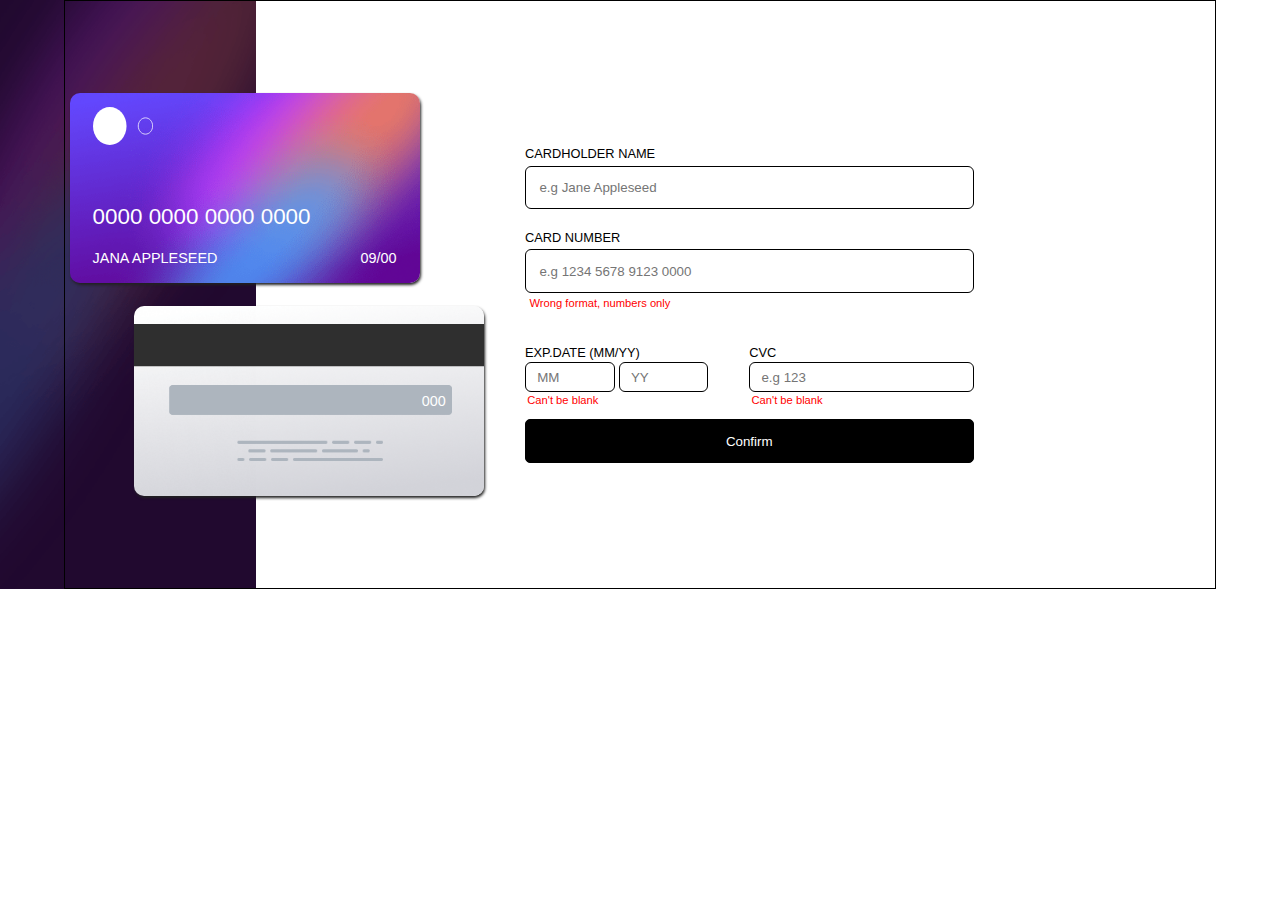
==== desafio_02/index.html @ 1d50b143 "new project" ====
<!DOCTYPE html>

<html lang="en">
    <head>
        <title></title>
        <meta name="viewport" content="width=device-width"/>
        <meta charset="UTF-8"/>
        <link rel="stylesheet" href="css/reset.css"/>
        <link rel="stylesheet" href="css/style.css"/>
    </head>
    <body>
        <main class="main-container">

            <div class="card-box">
                <div class="card card-front">
                    <image class="card-logo" src="res/card-logo.svg" alt="credit cart logo company"/>
                    <span class="card-number">0000 0000 0000 0000</span>
                    <span class="card-name">jana appleseed <span class="card-date">09/00</span></span>
                </div>
                <div class="card card-back">
                    <span class="card-cvc">000</span>
                </div>
            </div>
            
            <form class="card-form">
                <div class="form-main">
                    <div class="form-input-box">
                        <label for="" class="form-label">cardholder name </label>
                        <input type="text" placeholder="e.g Jane Appleseed" class="form-input">
                    </div>
                    <div class="form-input-box">
                        <label class="form-label">card number</label> 
                        <input type="text" placeholder="e.g 1234 5678 9123 0000" class="form-input">
                        <span class="form-error-text">Wrong format, numbers only</span>
                    </div>
                   <div class="forma-date-box">
                        <div class="form-input-box">
                            <label class="form-label">exp.date (mm/yy)</label>
                            <input type="number" placeholder="MM" class="form-input form-input-number">
                            <input type="number" placeholder="YY" class="form-input form-input-number">
                            <span class="form-error-text">Can't be blank</span>
                        </div>
                        <div class="form-input-box">
                            <label class="form-label">cvc</label>
                            <input type="number" placeholder="e.g 123" class="form-input form-input-number form-cvc">
                            <span class="form-error-text">Can't be blank</span>
                        </div>
                   </div>
                    <input type="button" class="form-send-bnt" value="Confirm"/>
                </div>
            </form>

            <section class="form-sucess-window" style="display:none">
                <image src=""/>
                <h1>thank you</h1>
                <p>We've added your card details</p>
                <button>Continue</button>
            </section>
        </main>
    </body>
</html>
---- desafio_02/css/style.css ----
body {
    background: #fff url('../res/bg-desktop.png') 0 0/20% 100% no-repeat;
}
.main-container {
    width: min(1440px,90%);
    margin: auto;
    border: 1px solid #000;
    display: flex;
    flex-wrap: wrap;
    
}

.card-box,
.card-form {
    width: 40%;
    
}

.card { 
    display: flex;
    flex-wrap: wrap;   
    width: 350px;
    height: 190px;
    padding: 3% 5%;
    box-shadow: 1px 2px 3px #212121;
    border-radius: 10px;
}


.card-logo {width: 20%;}
.card-number,
.card-cvc,
.card-name {
    display: block;
    width: 100%;
    margin-top:20%;
    font: 400 1.4rem/1 sans-serif;
    color: #fff;
    text-transform: uppercase;
}
.card-name {
    margin-top: 6%;
    font-size: .9rem;
}
.card-date{float: right;}

.card-front {
    background: transparent url('../res/bg-card-front.png') 0 0/cover no-repeat; 
    margin: 20% auto 0 1%;
}
.card-back{  
    background: transparent url('../res/bg-card-back.png') 0 0/cover no-repeat;
    margin: 5% auto 20% 15%;
}
.card-cvc {
    padding: 1% 5% 1% 0;
    margin: 0;
    font-size: .9rem;
    align-self: center;
    text-align: right;
    display: block;
    width: 100%;
}


.card-form {
    width: 60%;
    background: none;
    display: flex;
    flex-wrap: wrap;
    align-items: center;
}

.form-main{
    width: 65%;
}

.form-input-box {
    display: block;
    width: 100%;
    margin: 5% 0;
}

.form-label {
    display: block;
    width: 100%;
    font: 300 .8rem/1 sans-serif;
    text-transform: uppercase;
}
.form-error-text {
    display: block;
    width: 100%;
    padding: 1%;
    font:  200 0.7rem/1 sans-serif;
    color: red;
}
.form-input {
    display: block;
    width: 100%;
    padding: 3%;
    margin-top: 1%;
    border-radius: 6px;
    border: 1px solid #000;
}

.forma-date-box {
    width: 100%;
    display: grid;
    grid-template-columns: 50% 50%;
}

.form-input-number {
    display: inline;
    width: 40%;
    padding-left: 5%;
}.form-cvc{width: 100%;}

.form-send-bnt {
    display: block;
    width: 100%;
    background-color: #000;
    padding: 3%;
    border: 1px solid #000;
    border-radius: 5px;
    color: #fff;
}
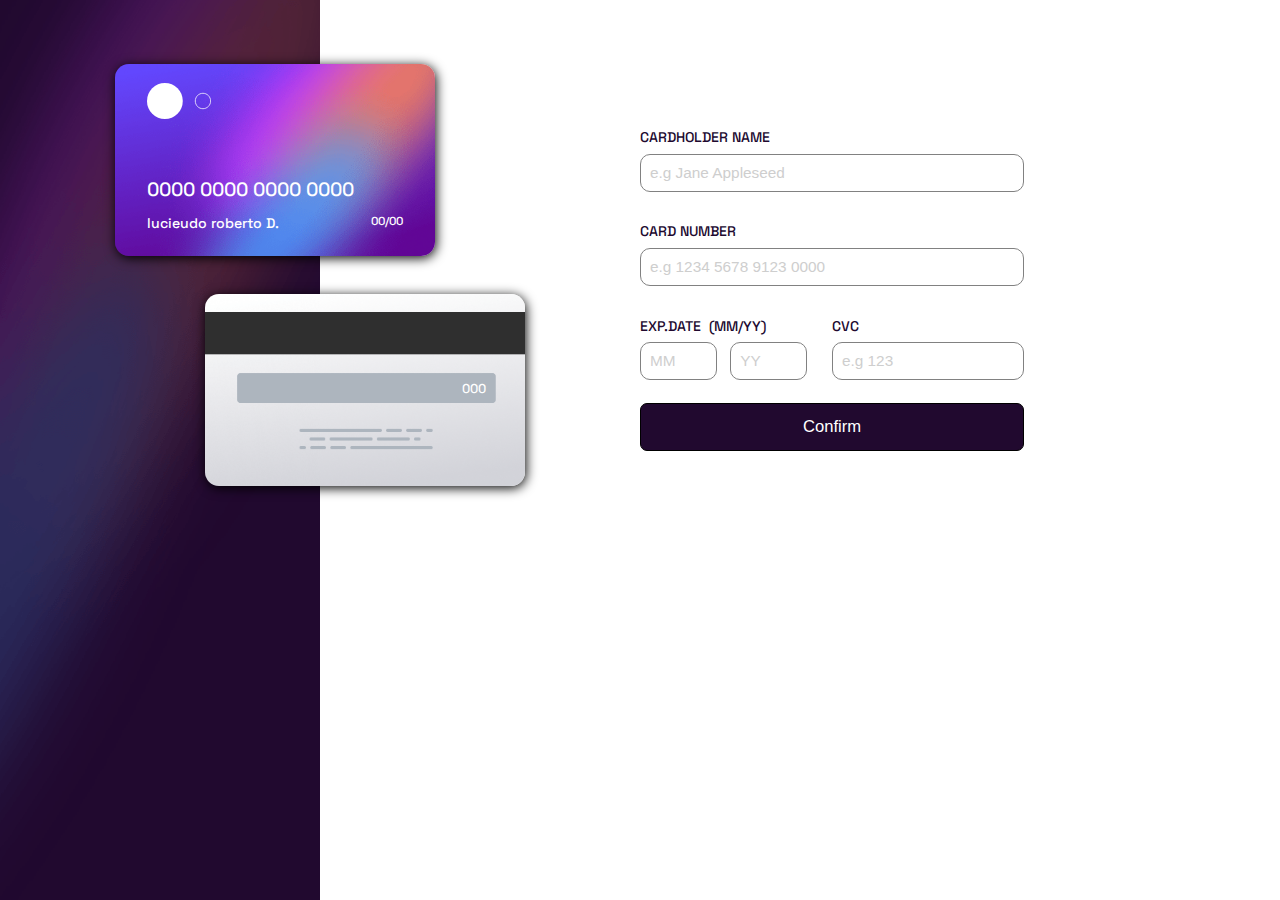
==== commit 66736fdc: "new challenge" ====
--- a/desafio_02/index.html
+++ b/desafio_02/index.html
@@ -3,59 +3,65 @@
 <html lang="en">
     <head>
         <title></title>
-        <meta name="viewport" content="width=device-width"/>
-        <meta charset="UTF-8"/>
+        <meta name="viewport" content="width=device-width" charset="UTF-8" />
         <link rel="stylesheet" href="css/reset.css"/>
         <link rel="stylesheet" href="css/style.css"/>
     </head>
     <body>
-        <main class="main-container">
+        <div class="card-container">
+            <section class="card-box">
+                <div class="card card-front">
+                    <img class="card-logo-img" src="res/card-logo.svg"/>
+                    <label class="card-label-number" for="card-number">0000 0000 0000 0000</label>
+                    <div class="label-name-box">
+                        <label class="card-label-name" for="card-name">lucieudo roberto D.</label>
+                        <label class="card-label-date" for="card-date">00/00</label>
+                    </div>
+                </div> 
+                <div class="card card-back">
+                    <label class="card-label-cvc" for="card-cvc">000</label>
+                </div>              
+            </section>
 
-            <div class="card-box">
-                <div class="card card-front">
-                    <image class="card-logo" src="res/card-logo.svg" alt="credit cart logo company"/>
-                    <span class="card-number">0000 0000 0000 0000</span>
-                    <span class="card-name">jana appleseed <span class="card-date">09/00</span></span>
-                </div>
-                <div class="card card-back">
-                    <span class="card-cvc">000</span>
-                </div>
-            </div>
-            
-            <form class="card-form">
-                <div class="form-main">
+            <section class="form-box" >
+                <form class="form-1">
                     <div class="form-input-box">
-                        <label for="" class="form-label">cardholder name </label>
-                        <input type="text" placeholder="e.g Jane Appleseed" class="form-input">
+                        <label class="form-label" for="card-name">cardholder name </label>
+                        <input class="form-input" id= "card-name" placeholder="e.g Jane Appleseed" maxlength="19">
                     </div>
                     <div class="form-input-box">
-                        <label class="form-label">card number</label> 
-                        <input type="text" placeholder="e.g 1234 5678 9123 0000" class="form-input">
-                        <span class="form-error-text">Wrong format, numbers only</span>
+                        <label class="form-label" for="card-number">card number</label>
+                        <input class="form-input" type="tel"  pattern="[0-9]" id="card-number" placeholder="e.g 1234 5678 9123 0000">
+                        <span class="form-error card-number-error">Wrong format, numbers only</span>
                     </div>
-                   <div class="forma-date-box">
-                        <div class="form-input-box">
-                            <label class="form-label">exp.date (mm/yy)</label>
-                            <input type="number" placeholder="MM" class="form-input form-input-number">
-                            <input type="number" placeholder="YY" class="form-input form-input-number">
-                            <span class="form-error-text">Can't be blank</span>
+                    
+                    <div class="form-grid">
+                        <div class="form-grid-child">
+                            <label class="form-label" for="card-date">exp.date &nbsp;(mm/yy)</label>
+                            <input class="form-input grid-input" type="tel" id="card-date" placeholder="MM" min="1">
+                            <input class="form-input grid-input" type="tel" id="card-year" placeholder="YY" min="10">
+                            <span class="form-error card-date-error">Can't be blank</span>
                         </div>
-                        <div class="form-input-box">
-                            <label class="form-label">cvc</label>
-                            <input type="number" placeholder="e.g 123" class="form-input form-input-number form-cvc">
-                            <span class="form-error-text">Can't be blank</span>
+                        <div class="form-grid-child">
+                            <label class="form-label" for="card-cvc">cvc</label>
+                            <input class="form-input cvc-input" type="tel" id="card-cvc" placeholder="e.g 123" max="999">
+                            <span class="form-error card-cvc-error">Can't be blank</span>
                         </div>
-                   </div>
-                    <input type="button" class="form-send-bnt" value="Confirm"/>
-                </div>
-            </form>
+                    </div>
+                    
+                    <input type="button" class="send-button" id="submit-bnt" value="Confirm"/>
+                </form>
+            </section>
 
-            <section class="form-sucess-window" style="display:none">
-                <image src=""/>
+            <section class="sucess-box" style="display: none;">
+                <img class="sucess-image" src="res/icon-complete.svg"/>
                 <h1>thank you</h1>
-                <p>We've added your card details</p>
-                <button>Continue</button>
+                <p class="sucess-info-message">
+                    We've added your car details 
+                </p>
+                <button class="sucess-button">Continue</button>
             </section>
-        </main>
+        </div>
+        <script type="text/javascript" src="src/main.js"></script>
     </body>
-</html>+</html>
--- a/desafio_02/css/style.css
+++ b/desafio_02/css/style.css
@@ -1,127 +1,256 @@
 
-body {
-    background: #fff url('../res/bg-desktop.png') 0 0/20% 100% no-repeat;
-}
-.main-container {
-    width: min(1440px,90%);
-    margin: auto;
-    border: 1px solid #000;
-    display: flex;
-    flex-wrap: wrap;
-    
-}
-
-.card-box,
-.card-form {
-    width: 40%;
-    
-}
-
-.card { 
-    display: flex;
-    flex-wrap: wrap;   
-    width: 350px;
-    height: 190px;
-    padding: 3% 5%;
-    box-shadow: 1px 2px 3px #212121;
-    border-radius: 10px;
-}
-
-
-.card-logo {width: 20%;}
-.card-number,
-.card-cvc,
-.card-name {
-    display: block;
+@import url('https://fonts.googleapis.com/css2?family=Space+Grotesk:wght@500&display=swap');
+
+:root {
+    --input-border-color-actived:  #6448fe;
+    --input-text-color-actived:    #600594;
+    --button-bg-color: 	#21092f;
+    --error-text-color:     #ff5252;
+    --input-label-color: #21092f;
+    --input-text-color: #21092f;
+    --light-gray:  #dedddf;
+}
+
+
+html, body {
     width: 100%;
-    margin-top:20%;
-    font: 400 1.4rem/1 sans-serif;
-    color: #fff;
-    text-transform: uppercase;
-}
-.card-name {
-    margin-top: 6%;
-    font-size: .9rem;
-}
-.card-date{float: right;}
-
-.card-front {
-    background: transparent url('../res/bg-card-front.png') 0 0/cover no-repeat; 
-    margin: 20% auto 0 1%;
-}
-.card-back{  
-    background: transparent url('../res/bg-card-back.png') 0 0/cover no-repeat;
-    margin: 5% auto 20% 15%;
-}
-.card-cvc {
-    padding: 1% 5% 1% 0;
-    margin: 0;
-    font-size: .9rem;
-    align-self: center;
-    text-align: right;
-    display: block;
+    height: 100%;
+    font-family: 'Space Grotesk', sans-serif;
+    font-weight: 500;
+}
+
+.card-container {
     width: 100%;
-}
-
-
-.card-form {
-    width: 60%;
-    background: none;
-    display: flex;
-    flex-wrap: wrap;
-    align-items: center;
-}
-
-.form-main{
-    width: 65%;
-}
-
-.form-input-box {
-    display: block;
-    width: 100%;
-    margin: 5% 0;
-}
-
-.form-label {
-    display: block;
-    width: 100%;
-    font: 300 .8rem/1 sans-serif;
-    text-transform: uppercase;
-}
-.form-error-text {
-    display: block;
-    width: 100%;
-    padding: 1%;
-    font:  200 0.7rem/1 sans-serif;
-    color: red;
-}
-.form-input {
-    display: block;
-    width: 100%;
-    padding: 3%;
-    margin-top: 1%;
-    border-radius: 6px;
-    border: 1px solid #000;
-}
-
-.forma-date-box {
-    width: 100%;
+    height: 100%;
     display: grid;
     grid-template-columns: 50% 50%;
-}
-
-.form-input-number {
-    display: inline;
-    width: 40%;
-    padding-left: 5%;
-}.form-cvc{width: 100%;}
-
-.form-send-bnt {
+    text-align: center;
+}
+
+.card-box {
+    height: 100%; width: 100%;
+    position: relative;
+    top: 0; left: 0;
+    background: transparent url('../res/bg-desktop.png') 0 0 /50% 100% no-repeat;
+}
+    .card {
+        position: absolute;
+        width: 25vw;
+        height:15vw;
+        border-radius: 14px;
+        overflow: hidden;
+        overflow: hidden;
+        box-shadow: 1px 2px 12px #000;
+    }
+    .card-front{
+        top: 5vw; left: 9vw;
+        background: transparent url('../res/bg-card-front.png') 0 0 /100% 100% no-repeat; 
+        z-index: 999;
+    }
+    .card-back{ 
+        top: 23vw; left: 16vw;
+        background: transparent url('../res/bg-card-back.png') 0 0 /100% 100% no-repeat; 
+    }
+
+    .card-logo-img {
+        display: block;
+        width: 20%;
+        position: relative;
+        top: 10%; left: 10%;
+    }
+
+    .card-label-number {
+        display: block;
+        width: 80%;
+        position: relative;
+        top: 6vw; left: 10%;
+        text-align: left;
+        font-size: 1.5vw;
+        color: #fff;
+        cursor: pointer;
+    }
+
+    .label-name-box {
+        position: relative;
+        display: grid;
+        grid-template-columns: 70% 30%;
+        width: 80%;
+        top: 7vw; left: 10%;
+        text-align: left;
+        color: #fff;
+        cursor: pointer;
+    }
+    .card-label-name {font-size: 1.1vw;}
+    .card-label-date {font-size: .9vw; text-align: right;}
+    
+   
+    .card-label-cvc {
+        display: block;
+        width: 78%;
+        top: 6.7vw; left: 10%;
+        position: relative;
+        font-size: 1vw;
+        text-align: right;
+        color: #fff;
+        cursor: pointer;
+    }
+
+
+.form-box {
+    width: 100%; height: 100%;
+}
+    .form-1  {
+        width: 60%;
+        margin: 20% 0;
+    }
+
+    .form-input-box {
+        display: block;
+        width: 100%;
+        margin: 8% 0;
+    }
+
+    .form-label {
+        display: block;
+        width: 100%;
+        text-align: left;  
+        text-transform: uppercase;
+        font-size: 1.1vw;
+        color: var(--input-label-color);
+    }
+
+    .form-input {
+        display: block;
+        width: 100%;
+        margin-top: 2%;
+        border-radius: 10px;
+        border:  .8px solid #818181;
+        padding: .7vw;
+        font-size: 1.2vw;
+        outline: none;
+        color: vad(--input-text-color);
+    }
+
+    .form-input::placeholder {
+        font-size:1.2vw;
+        vertical-align: middle;
+        color: #cecece;
+    }
+    .form-input:focus, .form-input:hover {
+        border:  0.8px solid var(--input-border-color-actived);
+        color: var(--input-text-color-actived);
+    }
+    .form-grid {
+        text-align: left;
+        display: grid;
+        grid-template-columns: 50% 50%;
+    }
+
+    .grid-input {
+        margin-top: 4%;
+        display: inline;
+        width: 40%;
+        margin-right: 5%;
+    }
+
+    .cvc-input{margin-top: 4%;}
+
+    .form-error {
+        display: none;
+        width: 100%;
+        font-size: 1vw;
+        color: var(--error-text-color);
+        text-align: left;
+        margin: 3% 0;
+    }
+
+    .send-button {
+        display: block;
+        width: 100%;
+        background-color: var(--button-bg-color);
+        color: #fff;
+        border-radius: 7px;
+        border: 1px solid #000;
+        font-size: 1.3vw;
+        margin: 6% auto 2% auto;
+        padding:  3.4%;
+        cursor: pointer;
+    }
+
+
+.sucess-box {
+    text-align: center;
     display: block;
-    width: 100%;
-    background-color: #000;
-    padding: 3%;
-    border: 1px solid #000;
-    border-radius: 5px;
-    color: #fff;
-}+    width: 70%;
+    margin-top: 30%;
+    margin-left: 4%;
+}
+    .sucess-image{width: 15%;}
+
+    .sucess-box h1 {
+        width: 100%;
+        text-align: center;
+        font-size: 2.4vw;
+        margin: 4% 0;
+        text-transform: uppercase;
+    }
+    .sucess-info-message {
+        width: 100%;
+        text-align: center;
+        font-size:1.1vw;
+        margin: 4% 0;   
+    }
+
+     .sucess-button {
+        display: block;
+        width: 100%;
+        background-color: var(--button-bg-color);
+        color: #fff;
+        border-radius: 7px;
+        border: 1px solid #000;
+        font-size: 1.1vw;
+        margin: 6% auto 2% auto;
+        padding:  3.4%;
+        cursor: pointer;
+    }
+
+
+    @media (max-width: 612px) {
+        .card-container {display: block; height: 100%;}
+        
+        .card-box {
+            width: 100%; height:60vw;
+            position: relative;
+            top: 0; left: 0;
+            background: transparent url('../res/bg-mobile.png') 0 0 /100% 60vw no-repeat;
+        }
+            .card {width: 80%;height:45vw;}
+            .card-front{top: 28vw; left: 5%;}
+            .card-back{top: 3vw; left: 15%;}
+            .card-label-number {font-size: 5.1vw;top: 16vw;}
+            .label-name-box {top: 18vw;}
+            .card-label-name{font-size: 3vw;}
+            .card-label-date{font-size: 3vw;}
+            .card-label-cvc{font-size: 4vw; top: 20vw;}
+        
+        .form-box {
+            display: block;
+            width: 100%; height: auto;
+            margin-top: 20vw;
+        }
+            .form-1 { width: 80%; margin: 10% auto 0 auto;}
+            .form-label {margin-top: 3%; font-size: 3.2vw;}
+            .form-input {padding: 4vw;font-size: 3.4vw;}
+            .form-input::placeholder {font-size: 3vw;}
+            .send-button {padding: 4vw;font-size: 3.3vw;margin-top:20%}
+
+
+        .sucess-box {
+            width: 90%;
+            margin: 10% auto 1% auto;
+        }
+            .sucess-image{width: 25%;}
+            .sucess-box h1{font-size: 9.3vw;}
+            .sucess-info-message{font-size: 3.9vw;}
+            .sucess-button{font-size: 4.1vw; margin-top: 20%;}
+    }
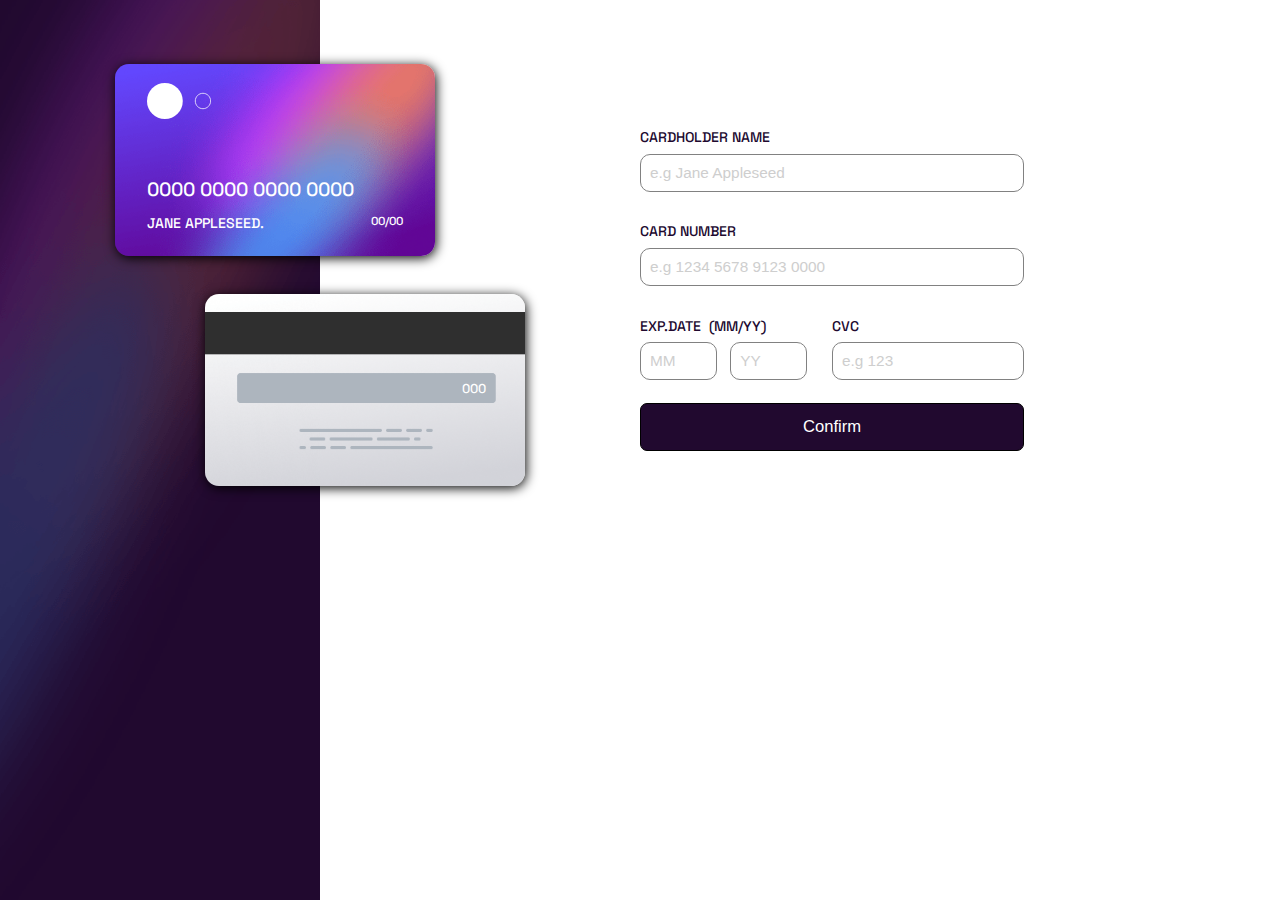
==== commit d0c47dbd: "border color erro add" ====
--- a/desafio_02/index.html
+++ b/desafio_02/index.html
@@ -2,66 +2,70 @@
 
 <html lang="en">
     <head>
-        <title></title>
-        <meta name="viewport" content="width=device-width" charset="UTF-8" />
+        <title>Frontend Mentor | Interactive card details form </title>
+        <meta name="viewport" content="width=device-width"/>
+        <meta charset="UTF-8">
+        <meta name="describle" content="card Interactive page">
+        <link rel="icon" type="image/png" sizes="32x32" href="/res/favicon-32x32.png">
         <link rel="stylesheet" href="css/reset.css"/>
         <link rel="stylesheet" href="css/style.css"/>
     </head>
     <body>
         <div class="card-container">
-            <section class="card-box">
+            <div class="card-box">
                 <div class="card card-front">
-                    <img class="card-logo-img" src="res/card-logo.svg"/>
+                    <img class="card-logo-img" src="res/card-logo.svg" alt="card logo image"/>
                     <label class="card-label-number" for="card-number">0000 0000 0000 0000</label>
                     <div class="label-name-box">
-                        <label class="card-label-name" for="card-name">lucieudo roberto D.</label>
+                        <label class="card-label-name" for="card-name">JANE APPLESEED.</label>
                         <label class="card-label-date" for="card-date">00/00</label>
                     </div>
                 </div> 
                 <div class="card card-back">
                     <label class="card-label-cvc" for="card-cvc">000</label>
                 </div>              
-            </section>
+            </div>
 
-            <section class="form-box" >
+            <div class="form-box" >
                 <form class="form-1">
                     <div class="form-input-box">
                         <label class="form-label" for="card-name">cardholder name </label>
                         <input class="form-input" id= "card-name" placeholder="e.g Jane Appleseed" maxlength="19">
+                        <span class="form-error card-name-error">Can't be blank</span>
                     </div>
                     <div class="form-input-box">
                         <label class="form-label" for="card-number">card number</label>
-                        <input class="form-input" type="tel"  pattern="[0-9]" id="card-number" placeholder="e.g 1234 5678 9123 0000">
+                        <input class="form-input" type="tel" id="card-number" placeholder="e.g 1234 5678 9123 0000">
                         <span class="form-error card-number-error">Wrong format, numbers only</span>
                     </div>
                     
                     <div class="form-grid">
                         <div class="form-grid-child">
                             <label class="form-label" for="card-date">exp.date &nbsp;(mm/yy)</label>
-                            <input class="form-input grid-input" type="tel" id="card-date" placeholder="MM" min="1">
-                            <input class="form-input grid-input" type="tel" id="card-year" placeholder="YY" min="10">
+                            <input class="form-input grid-input" type="tel" id="card-date" placeholder="MM">
+                            <input class="form-input grid-input" type="tel" id="card-year" placeholder="YY">
                             <span class="form-error card-date-error">Can't be blank</span>
                         </div>
                         <div class="form-grid-child">
                             <label class="form-label" for="card-cvc">cvc</label>
-                            <input class="form-input cvc-input" type="tel" id="card-cvc" placeholder="e.g 123" max="999">
+                            <input class="form-input cvc-input" type="tel" id="card-cvc" placeholder="e.g 123">
                             <span class="form-error card-cvc-error">Can't be blank</span>
                         </div>
                     </div>
                     
                     <input type="button" class="send-button" id="submit-bnt" value="Confirm"/>
                 </form>
-            </section>
+            </div>
 
-            <section class="sucess-box" style="display: none;">
-                <img class="sucess-image" src="res/icon-complete.svg"/>
+            <div class="sucess-box">
+                <img class="sucess-image" src="res/icon-complete.svg" alt="is ok, image"/>
                 <h1>thank you</h1>
                 <p class="sucess-info-message">
                     We've added your car details 
                 </p>
                 <button class="sucess-button">Continue</button>
-            </section>
+            </div>
         </div>
-        <script type="text/javascript" src="src/main.js"></script>
+        <script src="src/main.js"></script>
     </body>
 </html>
--- a/desafio_02/css/style.css
+++ b/desafio_02/css/style.css
@@ -180,7 +180,7 @@
 
 .sucess-box {
     text-align: center;
-    display: block;
+    display: none;
     width: 70%;
     margin-top: 30%;
     margin-left: 4%;
@@ -234,7 +234,6 @@
             .card-label-cvc{font-size: 4vw; top: 20vw;}
         
         .form-box {
-            display: block;
             width: 100%; height: auto;
             margin-top: 20vw;
         }
@@ -242,12 +241,12 @@
             .form-label {margin-top: 3%; font-size: 3.2vw;}
             .form-input {padding: 4vw;font-size: 3.4vw;}
             .form-input::placeholder {font-size: 3vw;}
-            .send-button {padding: 4vw;font-size: 3.3vw;margin-top:20%}
-
+            .send-button {padding: 4vw;font-size: 3.3vw;margin-top:15%}
+            .form-error{font-size: 3vw; margin: 1% 0;}
 
         .sucess-box {
             width: 90%;
-            margin: 10% auto 1% auto;
+            margin: 36% auto 1% auto;
         }
             .sucess-image{width: 25%;}
             .sucess-box h1{font-size: 9.3vw;}
